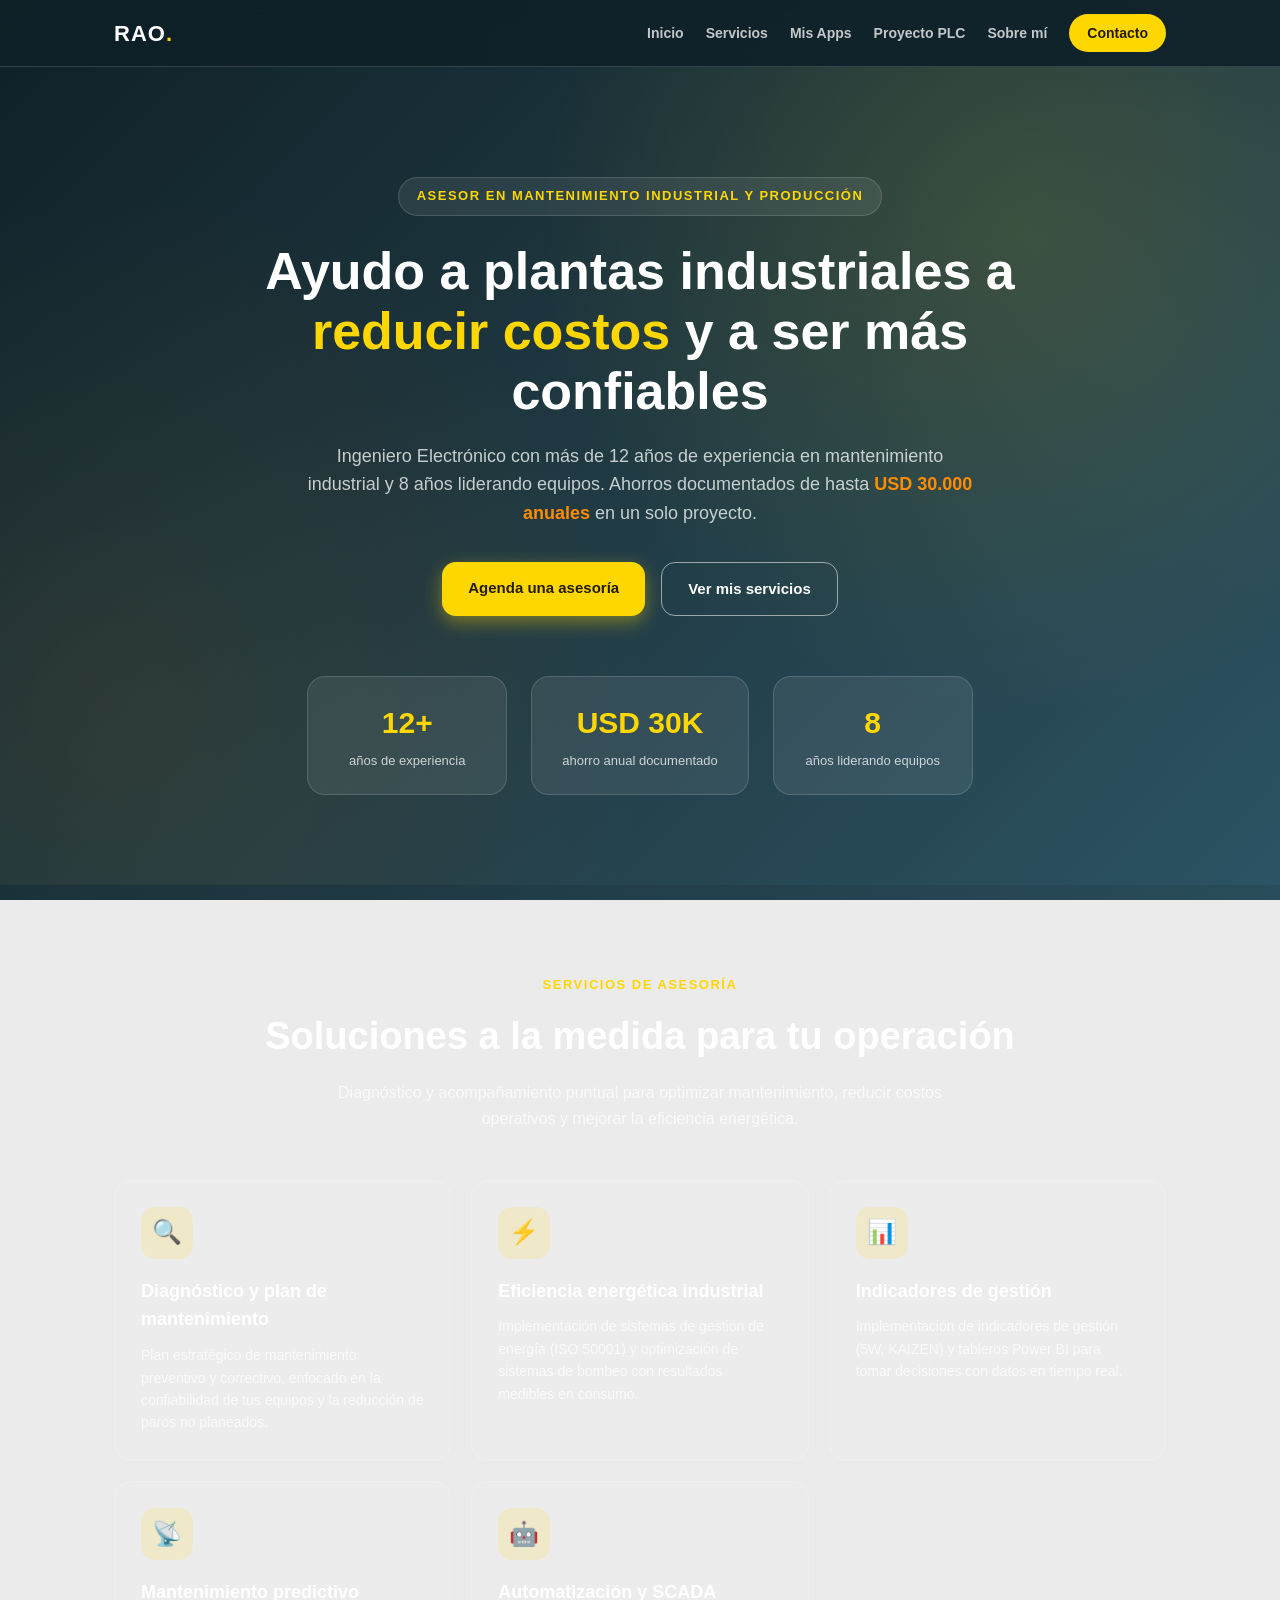
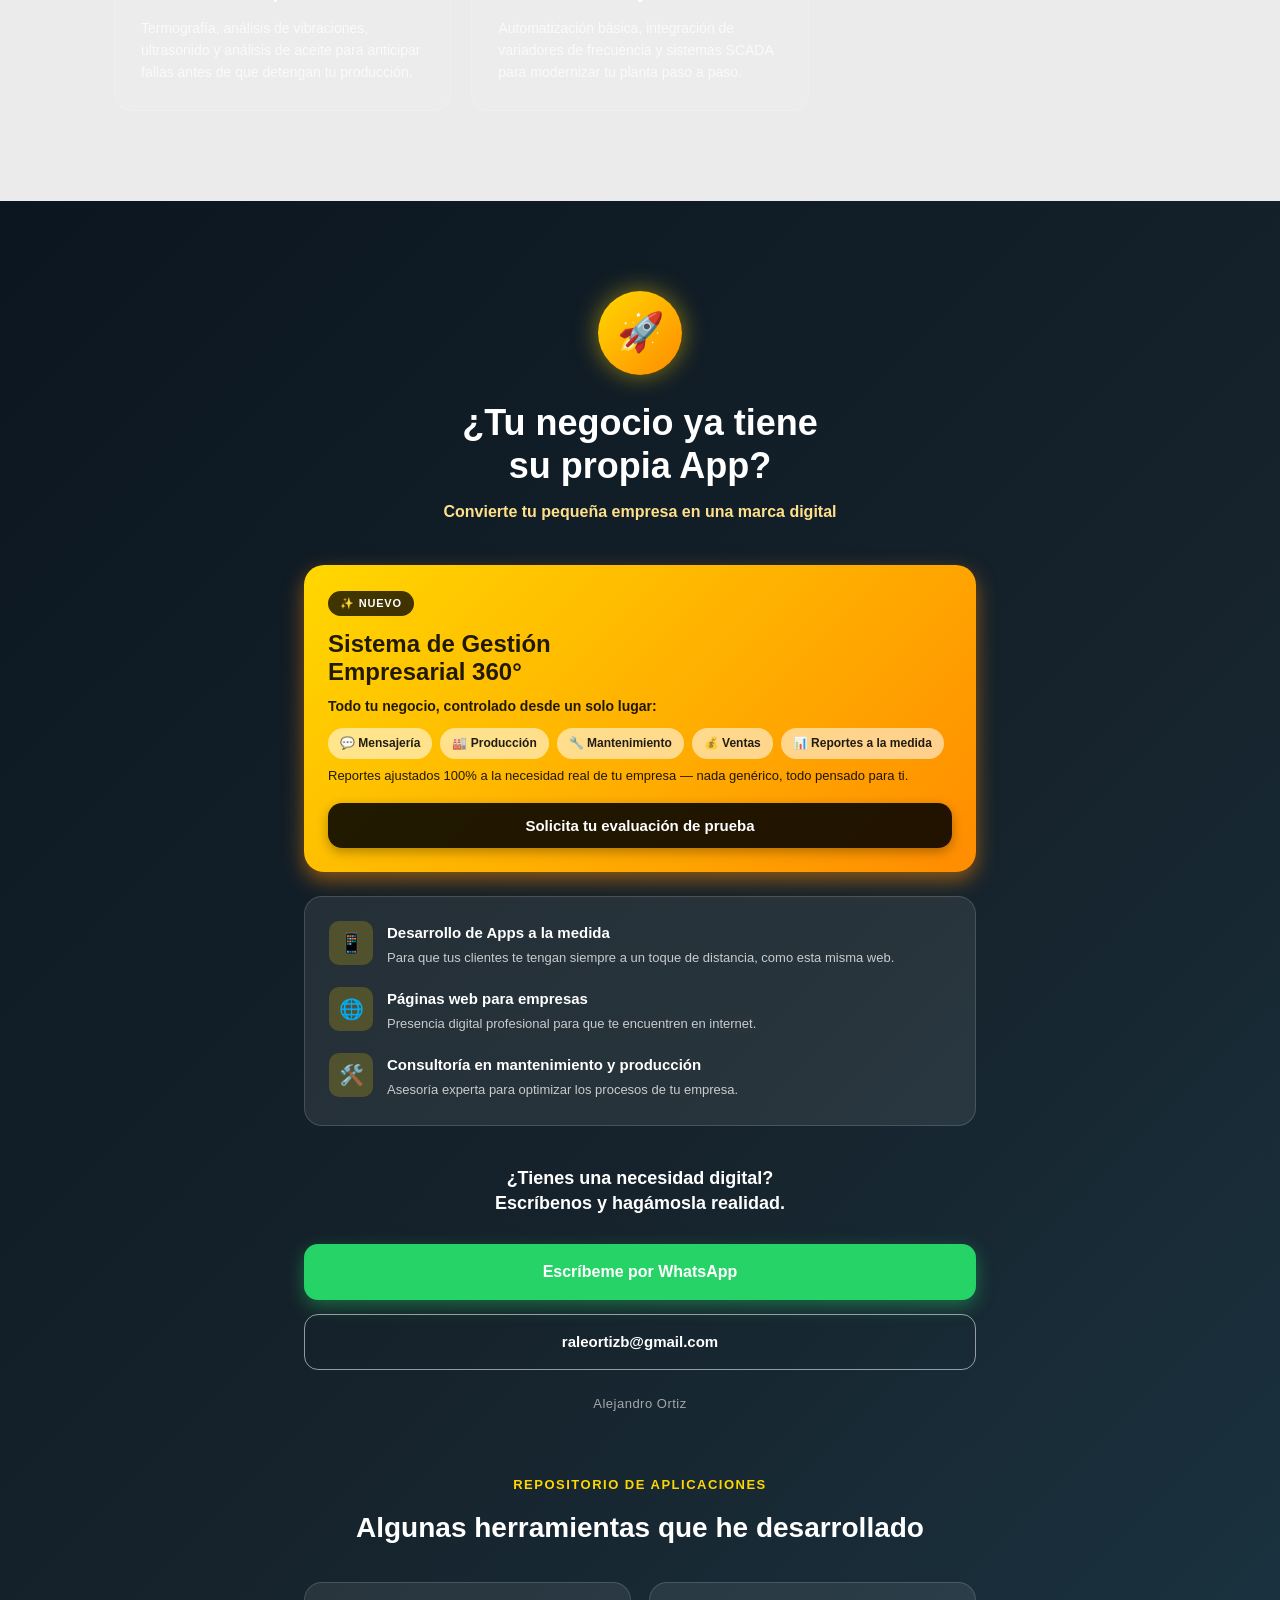
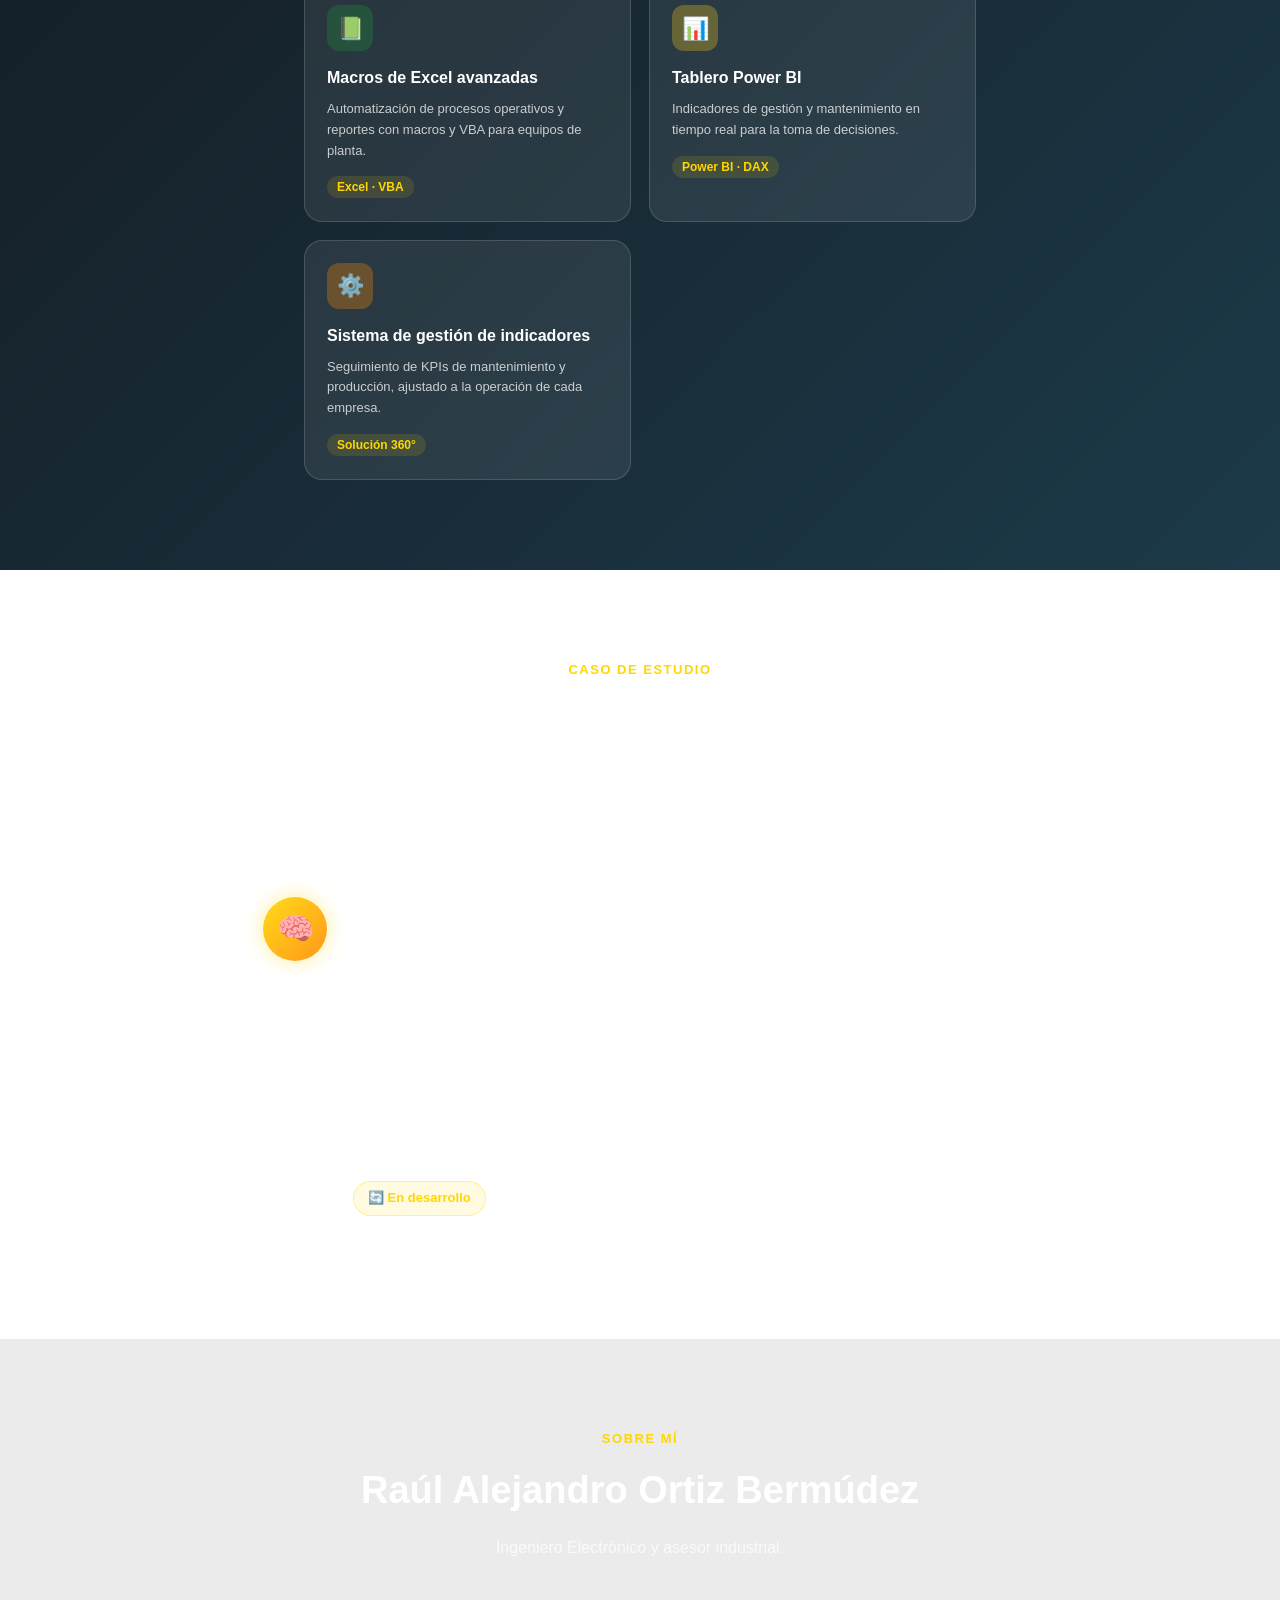
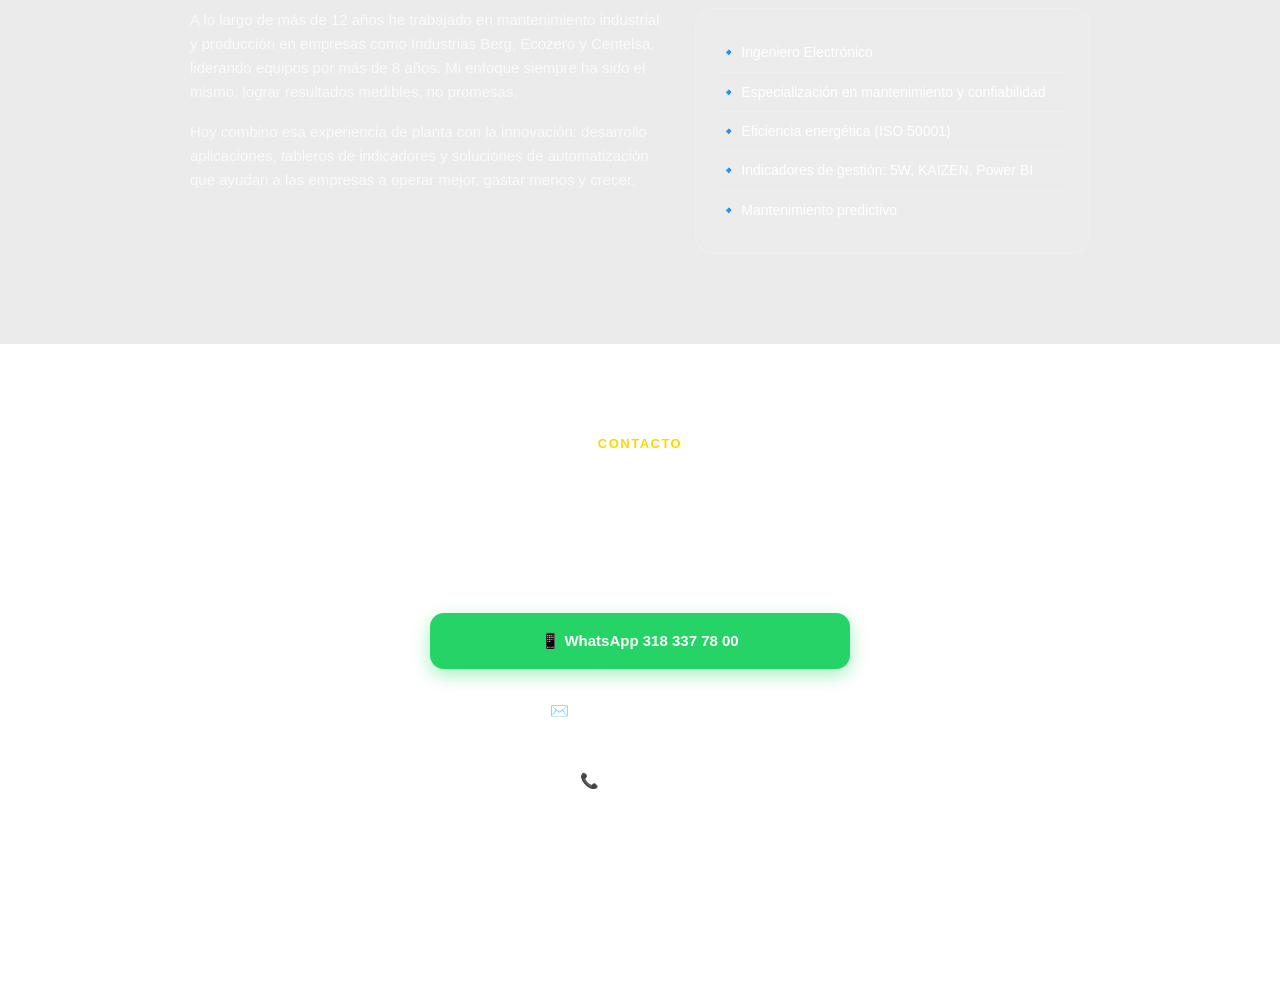
==== index.html @ 74fce801 "primer commit" ====
<!DOCTYPE html>
<html lang="es">
<head>
  <meta charset="UTF-8">
  <meta name="viewport" content="width=device-width, initial-scale=1.0">
  <title>Raúl Alejandro Ortiz | Mantenimiento Industrial y Producción</title>
  <meta name="description" content="Asesoría en mantenimiento industrial, eficiencia energética ISO 50001 e indicadores de gestión. Desarrollo de apps y páginas web a la medida.">
  <link rel="stylesheet" href="styles.css">
</head>
<body>

  <header class="nav">
    <div class="nav-inner">
      <a href="#inicio" class="nav-logo">RAO<span>.</span></a>
      <nav class="nav-links" id="navLinks">
        <a href="#inicio">Inicio</a>
        <a href="#servicios">Servicios</a>
        <a href="#apps">Mis Apps</a>
        <a href="#plc">Proyecto PLC</a>
        <a href="#sobre-mi">Sobre mí</a>
        <a href="#contacto" class="nav-cta">Contacto</a>
      </nav>
      <button class="nav-toggle" id="navToggle" aria-label="Abrir menú" aria-expanded="false">
        <span></span><span></span><span></span>
      </button>
    </div>
  </header>

  <main>

    <section id="inicio" class="hero">
      <div class="hero-bg" aria-hidden="true"></div>
      <div class="hero-inner">
        <p class="hero-eyebrow">Asesor en mantenimiento industrial y producción</p>
        <h1>Ayudo a plantas industriales a <span>reducir costos</span> y a ser más confiables</h1>
        <p class="hero-sub">
          Ingeniero Electrónico con más de 12 años de experiencia en mantenimiento industrial y 8 años liderando
          equipos. Ahorros documentados de hasta <strong>USD 30.000 anuales</strong> en un solo proyecto.
        </p>
        <div class="hero-actions">
          <a href="#contacto" class="btn btn-primary">Agenda una asesoría</a>
          <a href="#servicios" class="btn btn-ghost">Ver mis servicios</a>
        </div>
        <div class="hero-stats">
          <div class="stat"><span class="stat-num">12+</span><span class="stat-label">años de experiencia</span></div>
          <div class="stat"><span class="stat-num">USD 30K</span><span class="stat-label">ahorro anual documentado</span></div>
          <div class="stat"><span class="stat-num">8</span><span class="stat-label">años liderando equipos</span></div>
        </div>
      </div>
    </section>

    <section id="servicios" class="section">
      <div class="container">
        <div class="section-head">
          <p class="section-eyebrow">Servicios de asesoría</p>
          <h2>Soluciones a la medida para tu operación</h2>
          <p class="section-sub">Diagnóstico y acompañamiento puntual para optimizar mantenimiento, reducir costos operativos y mejorar la eficiencia energética.</p>
        </div>
        <div class="grid-services">
          <article class="card-service">
            <div class="service-icon">🔍</div>
            <h3>Diagnóstico y plan de mantenimiento</h3>
            <p>Plan estratégico de mantenimiento preventivo y correctivo, enfocado en la confiabilidad de tus equipos y la reducción de paros no planeados.</p>
          </article>
          <article class="card-service">
            <div class="service-icon">⚡</div>
            <h3>Eficiencia energética industrial</h3>
            <p>Implementación de sistemas de gestión de energía (ISO 50001) y optimización de sistemas de bombeo con resultados medibles en consumo.</p>
          </article>
          <article class="card-service">
            <div class="service-icon">📊</div>
            <h3>Indicadores de gestión</h3>
            <p>Implementación de indicadores de gestión (5W, KAIZEN) y tableros Power BI para tomar decisiones con datos en tiempo real.</p>
          </article>
          <article class="card-service">
            <div class="service-icon">📡</div>
            <h3>Mantenimiento predictivo</h3>
            <p>Termografía, análisis de vibraciones, ultrasonido y análisis de aceite para anticipar fallas antes de que detengan tu producción.</p>
          </article>
          <article class="card-service">
            <div class="service-icon">🤖</div>
            <h3>Automatización y SCADA</h3>
            <p>Automatización básica, integración de variadores de frecuencia y sistemas SCADA para modernizar tu planta paso a paso.</p>
          </article>
        </div>
      </div>
    </section>

    <section id="apps" class="apps">
      <div class="apps-inner">
        <div class="apps-badge">🚀</div>
        <h2>¿Tu negocio ya tiene<br>su propia App?</h2>
        <p class="apps-sub">Convierte tu pequeña empresa en una marca digital</p>

        <article class="card-featured">
          <span class="badge-nuevo">✨ NUEVO</span>
          <h3>Sistema de Gestión<br>Empresarial 360°</h3>
          <p class="featured-intro">Todo tu negocio, controlado desde un solo lugar:</p>
          <div class="chips">
            <span class="chip">💬 Mensajería</span>
            <span class="chip">🏭 Producción</span>
            <span class="chip">🔧 Mantenimiento</span>
            <span class="chip">💰 Ventas</span>
            <span class="chip">📊 Reportes a la medida</span>
          </div>
          <p class="featured-note">Reportes ajustados 100% a la necesidad real de tu empresa — nada genérico, todo pensado para ti.</p>
          <button class="btn btn-eval" id="btnEvaluacion">Solicita tu evaluación de prueba</button>
        </article>

        <div class="card-services-apps">
          <div class="service-app">
            <div class="service-app-icon">📱</div>
            <div>
              <h4>Desarrollo de Apps a la medida</h4>
              <p>Para que tus clientes te tengan siempre a un toque de distancia, como esta misma web.</p>
            </div>
          </div>
          <div class="service-app">
            <div class="service-app-icon">🌐</div>
            <div>
              <h4>Páginas web para empresas</h4>
              <p>Presencia digital profesional para que te encuentren en internet.</p>
            </div>
          </div>
          <div class="service-app">
            <div class="service-app-icon">🛠️</div>
            <div>
              <h4>Consultoría en mantenimiento y producción</h4>
              <p>Asesoría experta para optimizar los procesos de tu empresa.</p>
            </div>
          </div>
        </div>

        <p class="apps-cta">¿Tienes una necesidad digital?<br>Escríbenos y hagámosla realidad.</p>

        <button class="btn btn-whatsapp" id="btnWhatsApp">Escríbeme por WhatsApp</button>
        <button class="btn btn-email" id="btnEmail">raleortizb@gmail.com</button>
        <p class="apps-sign">Alejandro Ortiz</p>

        <div class="repo-head">
          <p class="section-eyebrow">Repositorio de aplicaciones</p>
          <h3>Algunas herramientas que he desarrollado</h3>
        </div>
        <div class="grid-repo">
          <article class="card-repo">
            <div class="repo-badge repo-excel">📗</div>
            <h4>Macros de Excel avanzadas</h4>
            <p>Automatización de procesos operativos y reportes con macros y VBA para equipos de planta.</p>
            <span class="repo-tech">Excel · VBA</span>
          </article>
          <article class="card-repo">
            <div class="repo-badge repo-pbi">📊</div>
            <h4>Tablero Power BI</h4>
            <p>Indicadores de gestión y mantenimiento en tiempo real para la toma de decisiones.</p>
            <span class="repo-tech">Power BI · DAX</span>
          </article>
          <article class="card-repo">
            <div class="repo-badge repo-gest">⚙️</div>
            <h4>Sistema de gestión de indicadores</h4>
            <p>Seguimiento de KPIs de mantenimiento y producción, ajustado a la operación de cada empresa.</p>
            <span class="repo-tech">Solución 360°</span>
          </article>
        </div>
      </div>
    </section>

    <section id="plc" class="section">
      <div class="container">
        <div class="section-head">
          <p class="section-eyebrow">Caso de estudio</p>
          <h2>Proyecto PLC con ESP32</h2>
          <p class="section-sub">Un proyecto en desarrollo que documenta cómo modernizar el control industrial con tecnología de bajo costo y alto impacto.</p>
        </div>
        <div class="plc-card">
          <div class="plc-icon">🧠</div>
          <div>
            <h3>Objetivo del proyecto</h3>
            <p>Construir un controlador industrial basado en ESP32 que funcione como PLC de bajo costo: entradas y salidas digitales, conectividad inalámbrica y visualización en tiempo real.</p>
            <h3>Por qué lo hago</h3>
            <p>Porque muchas PyMEs no pueden costear un PLC comercial. Con esta alternativa demostramos que la automatización es accesible y el soporte queda en manos de cada empresa.</p>
            <h3>Estado actual</h3>
            <p>En desarrollo. Estoy documentando el avance, los diagramas y el código para compartirlo como bitácora técnica del proyecto.</p>
            <div class="plc-progress">
              <span>🔄 En desarrollo</span>
            </div>
          </div>
        </div>
      </div>
    </section>

    <section id="sobre-mi" class="section">
      <div class="container">
        <div class="section-head">
          <p class="section-eyebrow">Sobre mí</p>
          <h2>Raúl Alejandro Ortiz Bermúdez</h2>
          <p class="section-sub">Ingeniero Electrónico y asesor industrial.</p>
        </div>
        <div class="bio-grid">
          <div class="bio-text">
            <p>
              A lo largo de más de 12 años he trabajado en mantenimiento industrial y producción en empresas como
              Industrias Berg, Ecozero y Centelsa, liderando equipos por más de 8 años. Mi enfoque siempre ha sido el
              mismo: lograr resultados medibles, no promesas.
            </p>
            <p>
              Hoy combino esa experiencia de planta con la innovación: desarrollo aplicaciones, tableros de
              indicadores y soluciones de automatización que ayudan a las empresas a operar mejor, gastar menos y
              crecer.
            </p>
          </div>
          <ul class="bio-list">
            <li>🔹 Ingeniero Electrónico</li>
            <li>🔹 Especialización en mantenimiento y confiabilidad</li>
            <li>🔹 Eficiencia energética (ISO 50001)</li>
            <li>🔹 Indicadores de gestión: 5W, KAIZEN, Power BI</li>
            <li>🔹 Mantenimiento predictivo</li>
          </ul>
        </div>
      </div>
    </section>

    <section id="contacto" class="section section-contact">
      <div class="container">
        <div class="section-head">
          <p class="section-eyebrow">Contacto</p>
          <h2>Hablemos de tu proyecto</h2>
          <p class="section-sub">Escríbeme y agendemos una asesoría sin compromiso.</p>
        </div>
        <div class="contact-actions">
          <a href="#contacto" class="btn btn-whatsapp" id="contactWhatsApp">📱 WhatsApp 318 337 78 00</a>
          <a href="#contacto" class="btn btn-email" id="contactEmail">✉️ raleortizb@gmail.com</a>
          <a href="tel:3156125446" class="btn btn-ghost">📞 315 612 54 46</a>
        </div>
      </div>
    </section>

  </main>

  <footer class="footer">
    <p>© 2026 Raúl Alejandro Ortiz Bermúdez · Mantenimiento Industrial y Producción</p>
  </footer>

  <script src="script.js"></script>
</body>
</html>
---- styles.css ----
:root {
  --bg-0: #0F2027;
  --bg-1: #203A43;
  --bg-2: #2C5364;
  --accent: #FFD700;
  --accent-2: #FF8C00;
  --white: #ffffff;
  --white-08: rgba(255, 255, 255, 0.08);
  --white-15: rgba(255, 255, 255, 0.15);
  --text-muted: rgba(255, 255, 255, 0.75);
  --black-87: rgba(0, 0, 0, 0.87);
  --whatsapp: #25D366;
  --radius: 18px;
  --max-w: 1100px;
}

* {
  margin: 0;
  padding: 0;
  box-sizing: border-box;
}

html {
  scroll-behavior: smooth;
}

body {
  font-family: "Segoe UI", Roboto, Helvetica, Arial, sans-serif;
  background: linear-gradient(135deg, var(--bg-0), var(--bg-1), var(--bg-2));
  background-attachment: fixed;
  color: var(--white);
  line-height: 1.6;
}

a {
  color: inherit;
  text-decoration: none;
}

button {
  font-family: inherit;
  cursor: pointer;
}

.container {
  max-width: var(--max-w);
  margin: 0 auto;
  padding: 0 24px;
}

/* ---------- NAV ---------- */
.nav {
  position: sticky;
  top: 0;
  z-index: 100;
  background: rgba(15, 32, 39, 0.85);
  backdrop-filter: blur(10px);
  border-bottom: 1px solid var(--white-15);
}

.nav-inner {
  max-width: var(--max-w);
  margin: 0 auto;
  padding: 14px 24px;
  display: flex;
  align-items: center;
  justify-content: space-between;
}

.nav-logo {
  font-size: 22px;
  font-weight: 900;
  letter-spacing: 1px;
}

.nav-logo span {
  color: var(--accent);
}

.nav-links {
  display: flex;
  align-items: center;
  gap: 22px;
}

.nav-links a {
  font-size: 14px;
  font-weight: 600;
  color: var(--text-muted);
  transition: color 0.2s;
}

.nav-links a:hover {
  color: var(--accent);
}

.nav-links .nav-cta {
  background: var(--accent);
  color: var(--black-87);
  padding: 8px 18px;
  border-radius: 20px;
  font-weight: 700;
}

.nav-links .nav-cta:hover {
  background: var(--accent-2);
  color: var(--white);
}

.nav-toggle {
  display: none;
  flex-direction: column;
  gap: 5px;
  background: none;
  border: none;
  padding: 6px;
}

.nav-toggle span {
  width: 24px;
  height: 2px;
  background: var(--white);
  border-radius: 2px;
  transition: transform 0.2s;
}

/* ---------- HERO ---------- */
.hero {
  position: relative;
  overflow: hidden;
}

.hero-bg {
  position: absolute;
  inset: 0;
  background:
    radial-gradient(circle at 80% 20%, rgba(255, 215, 0, 0.12), transparent 40%),
    radial-gradient(circle at 10% 80%, rgba(255, 140, 0, 0.08), transparent 40%);
  pointer-events: none;
}

.hero-inner {
  position: relative;
  max-width: var(--max-w);
  margin: 0 auto;
  padding: 110px 24px 90px;
  text-align: center;
}

.hero-eyebrow {
  display: inline-block;
  font-size: 13px;
  font-weight: 700;
  letter-spacing: 1.5px;
  text-transform: uppercase;
  color: var(--accent);
  border: 1px solid var(--white-15);
  background: var(--white-08);
  padding: 8px 18px;
  border-radius: 20px;
  margin-bottom: 26px;
}

.hero h1 {
  font-size: clamp(30px, 5vw, 52px);
  font-weight: 900;
  line-height: 1.15;
  max-width: 800px;
  margin: 0 auto 20px;
}

.hero h1 span {
  color: var(--accent);
}

.hero-sub {
  font-size: clamp(15px, 2vw, 18px);
  color: var(--text-muted);
  max-width: 680px;
  margin: 0 auto 34px;
}

.hero-sub strong {
  color: var(--accent-2);
}

.hero-actions {
  display: flex;
  justify-content: center;
  gap: 16px;
  flex-wrap: wrap;
  margin-bottom: 60px;
}

.hero-stats {
  display: flex;
  justify-content: center;
  gap: 24px;
  flex-wrap: wrap;
}

.stat {
  background: var(--white-08);
  border: 1px solid var(--white-15);
  border-radius: var(--radius);
  padding: 22px 30px;
  min-width: 200px;
  display: flex;
  flex-direction: column;
  gap: 4px;
}

.stat-num {
  font-size: 30px;
  font-weight: 900;
  color: var(--accent);
}

.stat-label {
  font-size: 13px;
  color: var(--text-muted);
}

/* ---------- BUTTONS ---------- */
.btn {
  display: inline-block;
  border: none;
  border-radius: 14px;
  font-size: 15px;
  font-weight: 700;
  padding: 14px 26px;
  text-align: center;
  transition: transform 0.15s, box-shadow 0.15s, background 0.2s;
}

.btn:hover {
  transform: translateY(-2px);
}

.btn-primary {
  background: var(--accent);
  color: var(--black-87);
  box-shadow: 0 6px 18px rgba(255, 215, 0, 0.4);
}

.btn-primary:hover {
  background: var(--accent-2);
  color: var(--white);
}

.btn-ghost {
  background: transparent;
  color: var(--white);
  border: 1.4px solid var(--white-54, rgba(255, 255, 255, 0.54));
}

.btn-ghost:hover {
  background: var(--white-08);
}

.btn-whatsapp {
  background: var(--whatsapp);
  color: var(--white);
  box-shadow: 0 6px 18px rgba(37, 211, 102, 0.4);
}

.btn-whatsapp:hover {
  background: #1fb857;
}

.btn-email {
  background: transparent;
  color: var(--white);
  border: 1.4px solid var(--white-54, rgba(255, 255, 255, 0.54));
}

.btn-email:hover {
  background: var(--white-08);
}

/* ---------- SECTIONS ---------- */
.section {
  padding: 90px 0;
}

.section:nth-child(odd of .section) {
  background: rgba(0, 0, 0, 0.08);
}

.section-head {
  text-align: center;
  margin-bottom: 48px;
}

.section-eyebrow {
  font-size: 13px;
  font-weight: 700;
  letter-spacing: 1.5px;
  text-transform: uppercase;
  color: var(--accent);
  margin-bottom: 10px;
}

.section-head h2 {
  font-size: clamp(26px, 4vw, 38px);
  font-weight: 900;
  margin-bottom: 14px;
}

.section-sub {
  color: var(--text-muted);
  max-width: 640px;
  margin: 0 auto;
}

/* ---------- SERVICIOS ---------- */
.grid-services {
  display: grid;
  grid-template-columns: repeat(auto-fit, minmax(280px, 1fr));
  gap: 20px;
}

.card-service {
  background: var(--white-08);
  border: 1px solid var(--white-15);
  border-radius: var(--radius);
  padding: 26px;
  transition: transform 0.2s, border-color 0.2s;
}

.card-service:hover {
  transform: translateY(-4px);
  border-color: var(--accent);
}

.service-icon {
  width: 52px;
  height: 52px;
  display: flex;
  align-items: center;
  justify-content: center;
  font-size: 24px;
  background: rgba(255, 215, 0, 0.15);
  border-radius: 14px;
  margin-bottom: 18px;
}

.card-service h3 {
  font-size: 18px;
  font-weight: 800;
  margin-bottom: 10px;
}

.card-service p {
  font-size: 14px;
  color: var(--text-muted);
}

/* ---------- APPS (replica de QuieresTuAppScreen) ---------- */
.apps {
  padding: 90px 0;
  background: linear-gradient(135deg, #0B1620, #16232C, #1C3A49);
}

.apps-inner {
  max-width: 720px;
  margin: 0 auto;
  padding: 0 24px;
  text-align: center;
}

.apps-badge {
  width: 84px;
  height: 84px;
  margin: 0 auto 26px;
  border-radius: 50%;
  display: flex;
  align-items: center;
  justify-content: center;
  font-size: 38px;
  background: linear-gradient(135deg, var(--accent), var(--accent-2));
  box-shadow: 0 0 24px rgba(255, 215, 0, 0.5);
}

.apps h2 {
  font-size: clamp(26px, 4vw, 36px);
  font-weight: 900;
  line-height: 1.2;
  margin-bottom: 12px;
}

.apps-sub {
  font-size: 16px;
  font-weight: 600;
  color: #ffe08a;
  margin-bottom: 40px;
}

.card-featured {
  background: linear-gradient(135deg, var(--accent), var(--accent-2));
  border-radius: 20px;
  padding: 24px;
  text-align: left;
  box-shadow: 0 8px 20px rgba(255, 140, 0, 0.5);
  color: var(--black-87);
  margin-bottom: 24px;
}

.badge-nuevo {
  display: inline-block;
  background: rgba(0, 0, 0, 0.75);
  color: var(--white);
  font-size: 11px;
  font-weight: 700;
  letter-spacing: 0.8px;
  padding: 4px 12px;
  border-radius: 20px;
  margin-bottom: 14px;
}

.card-featured h3 {
  font-size: 24px;
  font-weight: 900;
  line-height: 1.15;
  margin-bottom: 10px;
}

.featured-intro {
  font-size: 14px;
  font-weight: 600;
  margin-bottom: 10px;
}

.chips {
  display: flex;
  flex-wrap: wrap;
  gap: 8px;
  margin-bottom: 8px;
}

.chip {
  background: rgba(255, 255, 255, 0.55);
  font-size: 12px;
  font-weight: 700;
  padding: 6px 12px;
  border-radius: 20px;
}

.featured-note {
  font-size: 13px;
  line-height: 1.4;
  margin-bottom: 18px;
}

.btn-eval {
  width: 100%;
  background: var(--black-87);
  color: var(--white);
  box-shadow: 0 4px 12px rgba(0, 0, 0, 0.3);
}

.btn-eval:hover {
  background: #000;
  color: var(--accent);
}

.card-services-apps {
  background: var(--white-08);
  border: 1px solid var(--white-15);
  border-radius: 18px;
  padding: 24px;
  text-align: left;
  margin-bottom: 40px;
}

.service-app {
  display: flex;
  gap: 14px;
  align-items: flex-start;
}

.service-app + .service-app {
  margin-top: 18px;
}

.service-app-icon {
  flex-shrink: 0;
  width: 44px;
  height: 44px;
  display: flex;
  align-items: center;
  justify-content: center;
  font-size: 20px;
  background: rgba(255, 215, 0, 0.2);
  border-radius: 10px;
}

.service-app h4 {
  font-size: 15px;
  font-weight: 800;
  margin-bottom: 3px;
}

.service-app p {
  font-size: 13px;
  color: var(--text-muted);
}

.apps-cta {
  font-size: 18px;
  font-weight: 700;
  line-height: 1.4;
  margin-bottom: 28px;
}

#btnWhatsApp {
  width: 100%;
  height: 56px;
  font-size: 16px;
  margin-bottom: 14px;
}

#btnEmail {
  width: 100%;
  height: 56px;
  font-size: 15px;
  margin-bottom: 24px;
}

.apps-sign {
  font-size: 13px;
  letter-spacing: 0.5px;
  color: rgba(255, 255, 255, 0.6);
}

/* ---------- REPOSITORIO ---------- */
.repo-head {
  margin-top: 60px;
  text-align: center;
}

.repo-head h3 {
  font-size: clamp(22px, 3vw, 28px);
  font-weight: 900;
  margin-bottom: 32px;
}

.grid-repo {
  display: grid;
  grid-template-columns: repeat(auto-fit, minmax(250px, 1fr));
  gap: 18px;
  text-align: left;
}

.card-repo {
  background: var(--white-08);
  border: 1px solid var(--white-15);
  border-radius: var(--radius);
  padding: 22px;
}

.repo-badge {
  width: 46px;
  height: 46px;
  border-radius: 12px;
  display: flex;
  align-items: center;
  justify-content: center;
  font-size: 22px;
  margin-bottom: 14px;
}

.repo-excel { background: rgba(33, 135, 62, 0.35); }
.repo-pbi { background: rgba(242, 200, 27, 0.3); }
.repo-gest { background: rgba(255, 140, 0, 0.3); }

.card-repo h4 {
  font-size: 16px;
  font-weight: 800;
  margin-bottom: 8px;
}

.card-repo p {
  font-size: 13px;
  color: var(--text-muted);
  margin-bottom: 12px;
}

.repo-tech {
  font-size: 12px;
  font-weight: 700;
  color: var(--accent);
  background: rgba(255, 215, 0, 0.12);
  padding: 4px 10px;
  border-radius: 12px;
}

/* ---------- PLC ---------- */
.plc-card {
  display: flex;
  gap: 26px;
  align-items: flex-start;
  background: var(--white-08);
  border: 1px solid var(--white-15);
  border-radius: var(--radius);
  padding: 32px;
  max-width: 820px;
  margin: 0 auto;
}

.plc-icon {
  flex-shrink: 0;
  width: 64px;
  height: 64px;
  border-radius: 50%;
  display: flex;
  align-items: center;
  justify-content: center;
  font-size: 30px;
  background: linear-gradient(135deg, rgba(255, 215, 0, 0.9), rgba(255, 140, 0, 0.9));
  box-shadow: 0 0 20px rgba(255, 215, 0, 0.4);
}

.plc-card h3 {
  font-size: 17px;
  font-weight: 800;
  margin: 16px 0 6px;
}

.plc-card h3:first-child {
  margin-top: 0;
}

.plc-card p {
  font-size: 14px;
  color: var(--text-muted);
}

.plc-progress {
  margin-top: 18px;
}

.plc-progress span {
  display: inline-block;
  font-size: 13px;
  font-weight: 700;
  color: var(--accent);
  background: rgba(255, 215, 0, 0.12);
  border: 1px solid rgba(255, 215, 0, 0.3);
  padding: 6px 14px;
  border-radius: 20px;
}

/* ---------- SOBRE MI ---------- */
.bio-grid {
  display: grid;
  grid-template-columns: 1.2fr 1fr;
  gap: 32px;
  max-width: 900px;
  margin: 0 auto;
}

.bio-text p {
  color: var(--text-muted);
  margin-bottom: 16px;
  font-size: 15px;
}

.bio-list {
  list-style: none;
  background: var(--white-08);
  border: 1px solid var(--white-15);
  border-radius: var(--radius);
  padding: 24px;
}

.bio-list li {
  font-size: 14px;
  padding: 8px 0;
  border-bottom: 1px solid var(--white-15);
}

.bio-list li:last-child {
  border-bottom: none;
}

/* ---------- CONTACTO ---------- */
.contact-actions {
  display: flex;
  flex-direction: column;
  gap: 14px;
  max-width: 420px;
  margin: 0 auto;
}

.contact-actions .btn {
  width: 100%;
  height: 56px;
  display: flex;
  align-items: center;
  justify-content: center;
}

/* ---------- FOOTER ---------- */
.footer {
  text-align: center;
  padding: 30px 24px;
  border-top: 1px solid var(--white-15);
  font-size: 13px;
  color: var(--text-muted);
}

/* ---------- RESPONSIVE ---------- */
@media (max-width: 860px) {
  .nav-toggle {
    display: flex;
  }

  .nav-links {
    position: absolute;
    top: 100%;
    left: 0;
    right: 0;
    flex-direction: column;
    align-items: stretch;
    gap: 0;
    background: rgba(15, 32, 39, 0.97);
    border-bottom: 1px solid var(--white-15);
    padding: 10px 24px 18px;
    display: none;
  }

  .nav-links.open {
    display: flex;
  }

  .nav-links a {
    padding: 12px 4px;
    border-bottom: 1px solid var(--white-15);
  }

  .nav-links .nav-cta {
    text-align: center;
    margin-top: 10px;
  }

  .hero-inner {
    padding: 80px 24px 70px;
  }

  .hero-stats {
    gap: 14px;
  }

  .stat {
    min-width: 150px;
    padding: 18px 20px;
  }

  .section {
    padding: 64px 0;
  }

  .plc-card {
    flex-direction: column;
  }

  .bio-grid {
    grid-template-columns: 1fr;
  }
}
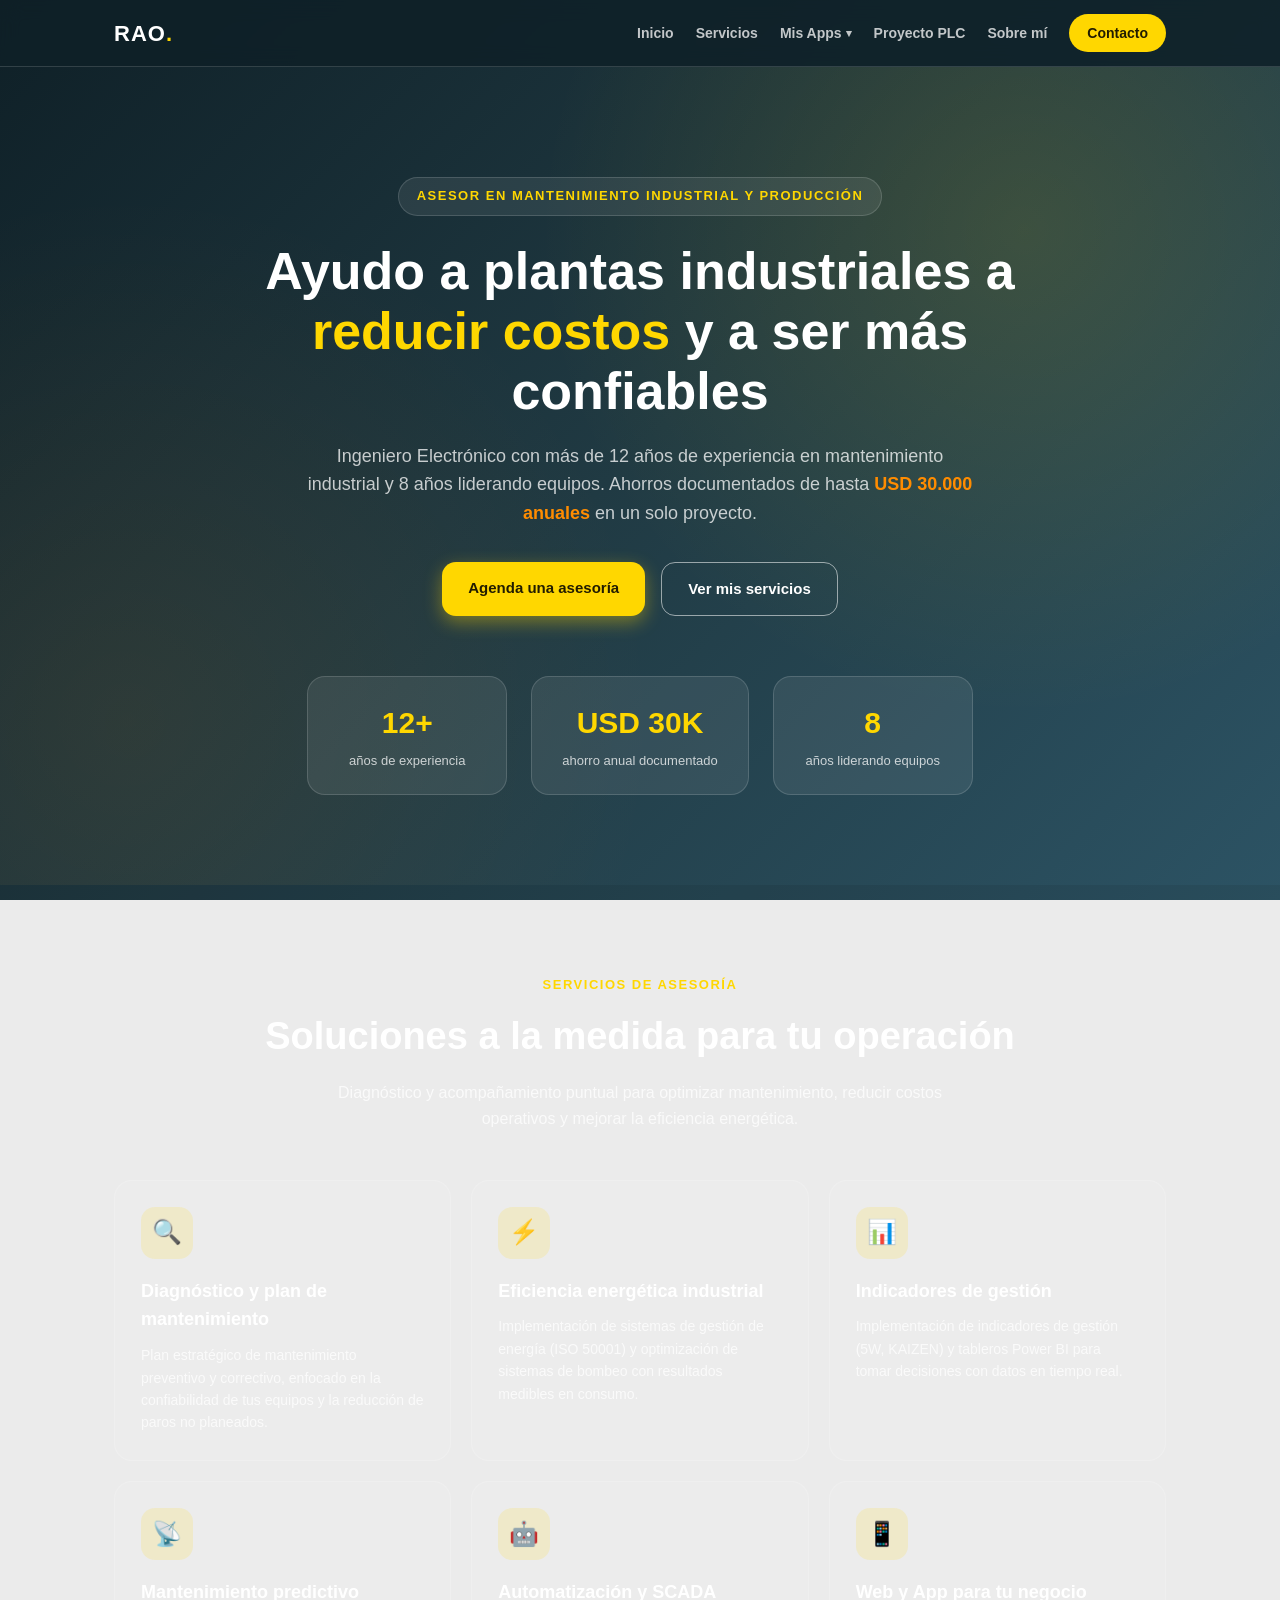
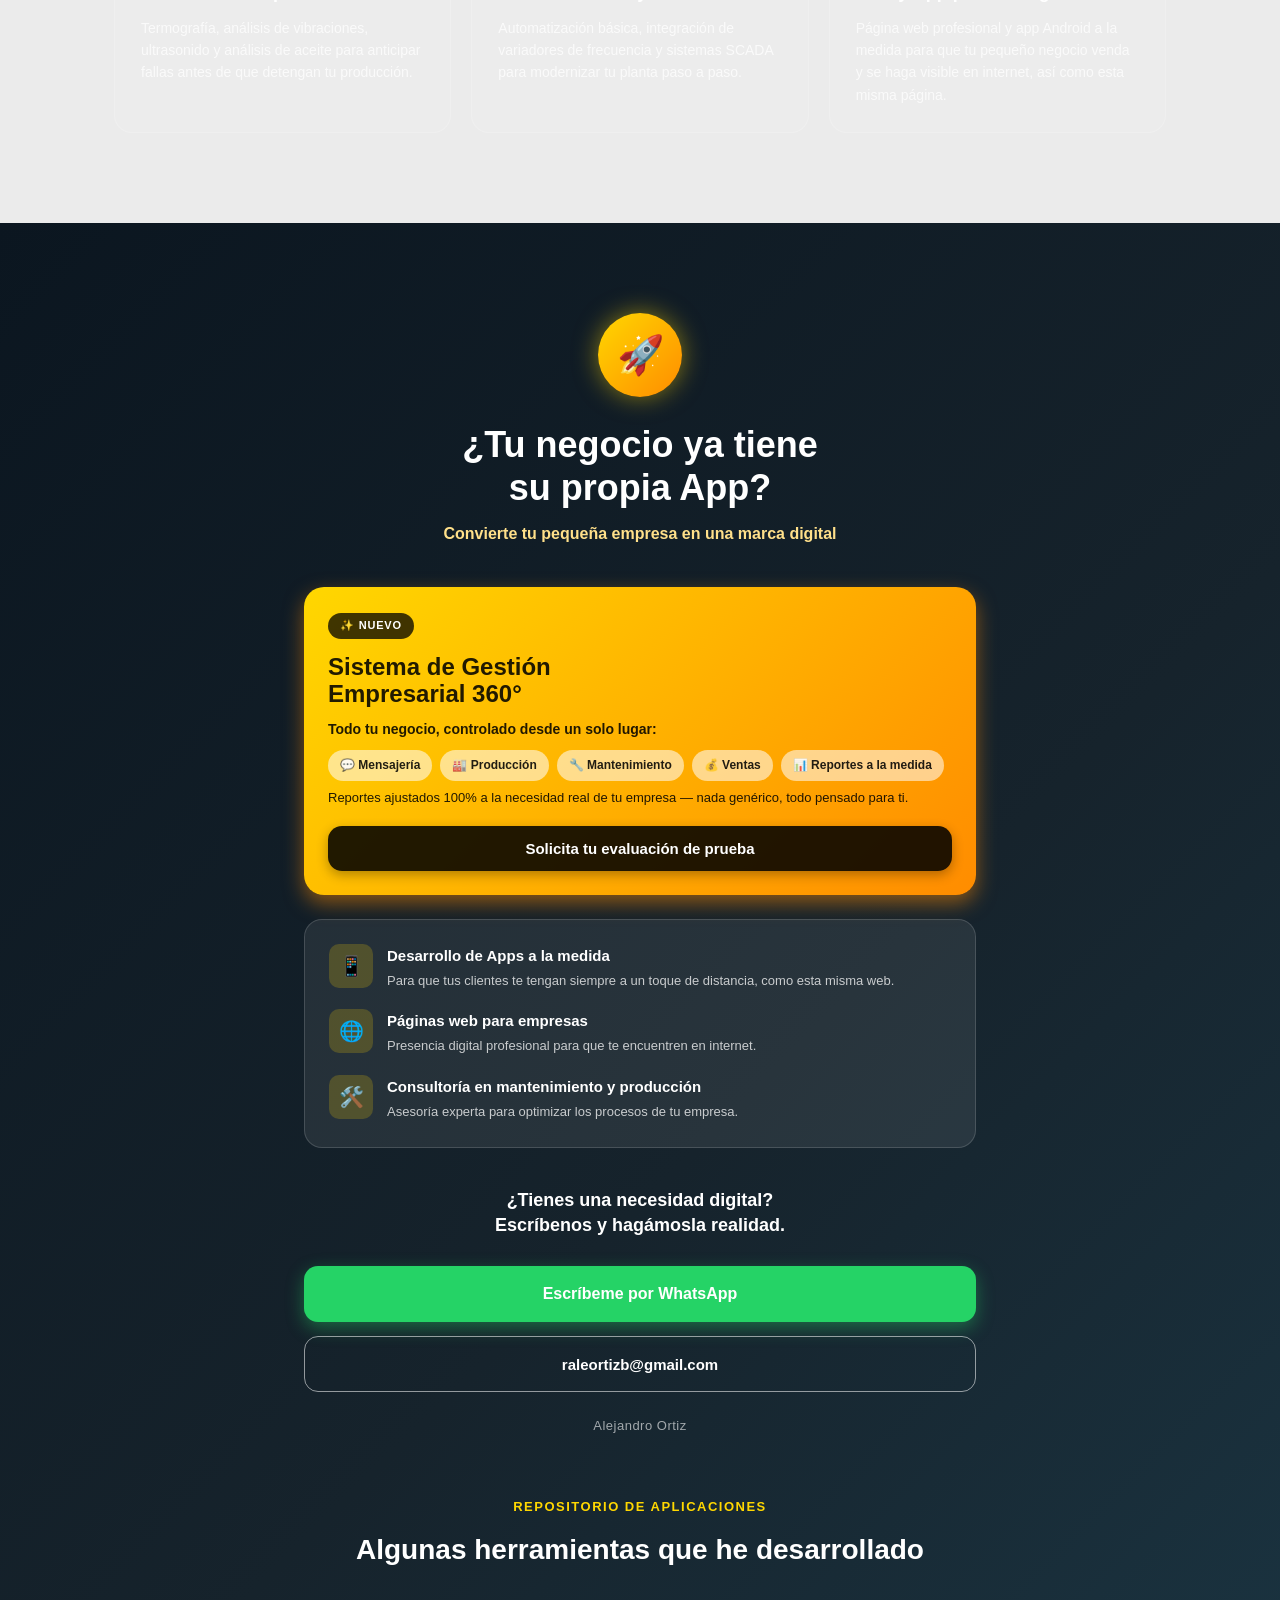
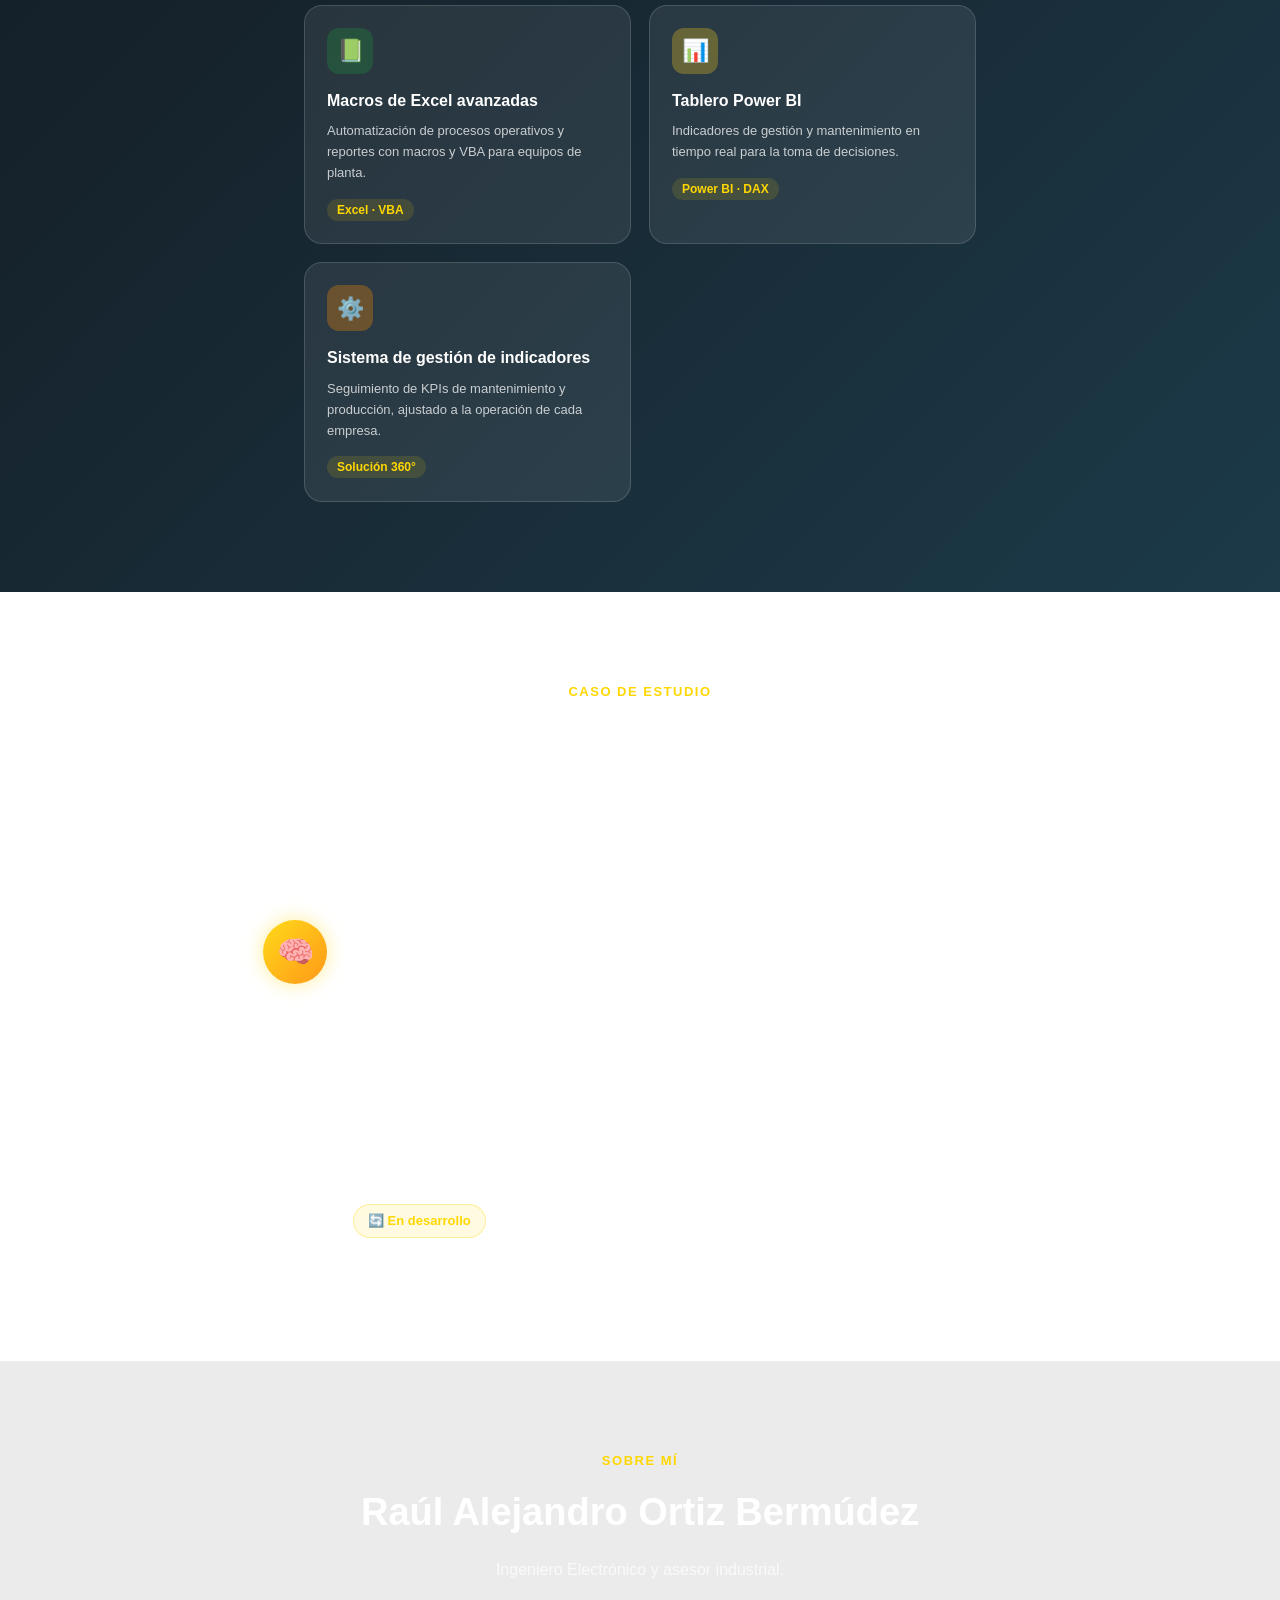
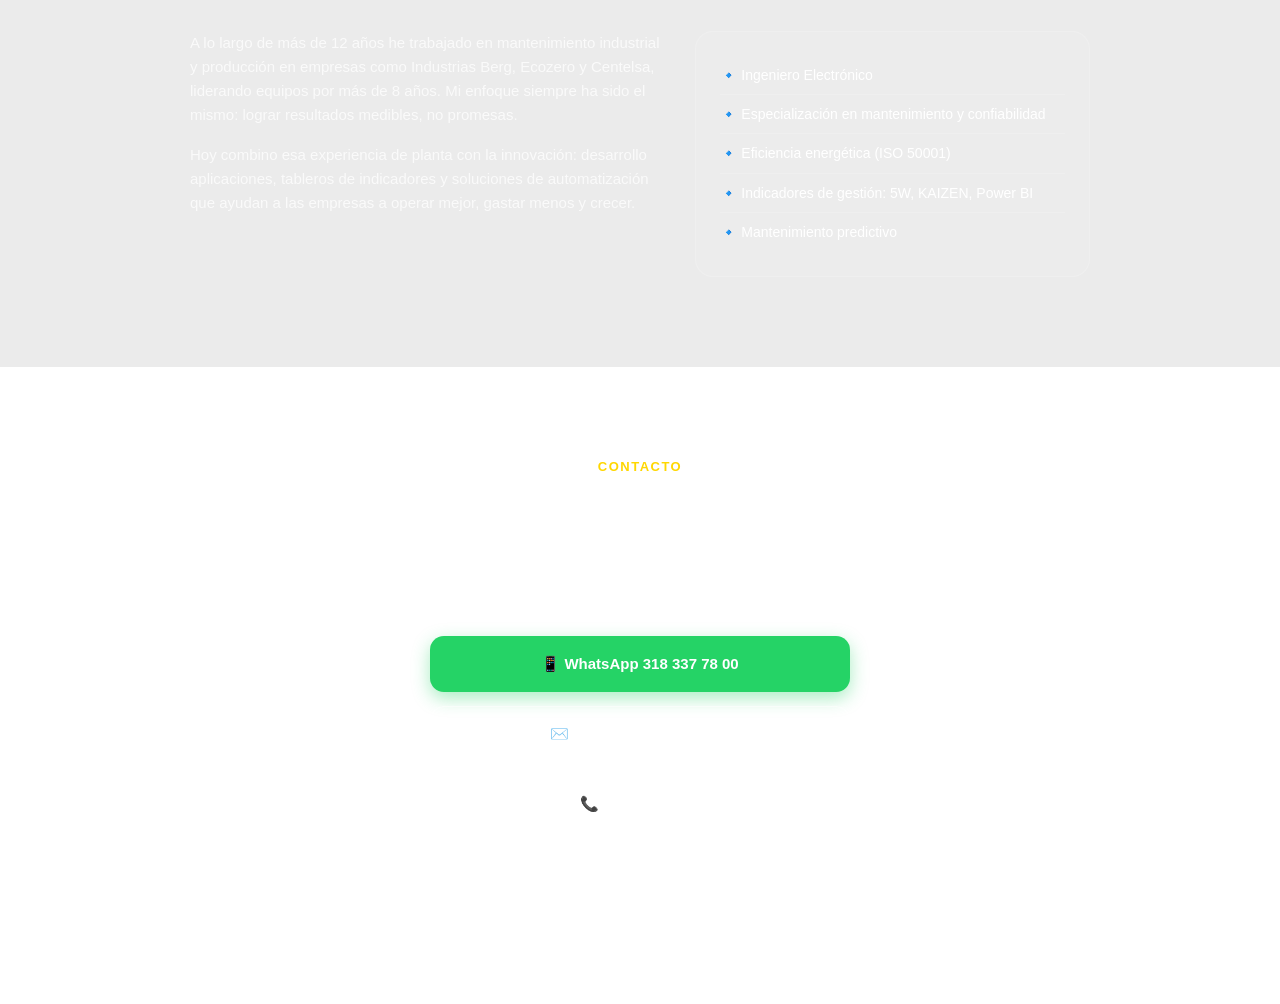
==== commit 8220b663: "lista App" ====
--- a/index.html
+++ b/index.html
@@ -15,7 +15,16 @@
       <nav class="nav-links" id="navLinks">
         <a href="#inicio">Inicio</a>
         <a href="#servicios">Servicios</a>
-        <a href="#apps">Mis Apps</a>
+        <div class="nav-dropdown" id="navDropdown">
+          <button class="nav-dropdown-toggle" id="appsToggle" aria-expanded="false">
+            Mis Apps <span class="caret">▾</span>
+          </button>
+          <div class="nav-dropdown-menu" id="appsMenu">
+            <a href="gestion-mipymes.html">Gestión Mipymes</a>
+            <a href="liturgia-hoy.html">Liturgia Hoy</a>
+            <a href="rastreo-automovil.html">Rastreo Automóvil</a>
+          </div>
+        </div>
         <a href="#plc">Proyecto PLC</a>
         <a href="#sobre-mi">Sobre mí</a>
         <a href="#contacto" class="nav-cta">Contacto</a>
@@ -82,6 +91,11 @@
             <h3>Automatización y SCADA</h3>
             <p>Automatización básica, integración de variadores de frecuencia y sistemas SCADA para modernizar tu planta paso a paso.</p>
           </article>
+          <article class="card-service">
+            <div class="service-icon">📱</div>
+            <h3>Web y App para tu negocio</h3>
+            <p>Página web profesional y app Android a la medida para que tu pequeño negocio venda y se haga visible en internet, así como esta misma página.</p>
+          </article>
         </div>
       </div>
     </section>
@@ -229,7 +243,7 @@
         <div class="contact-actions">
           <a href="#contacto" class="btn btn-whatsapp" id="contactWhatsApp">📱 WhatsApp 318 337 78 00</a>
           <a href="#contacto" class="btn btn-email" id="contactEmail">✉️ raleortizb@gmail.com</a>
-          <a href="tel:3156125446" class="btn btn-ghost">📞 315 612 54 46</a>
+          <a href="tel:318 337 78 00" class="btn btn-ghost">📞 318 337 78 00</a>
         </div>
       </div>
     </section>
--- a/styles.css
+++ b/styles.css
@@ -107,6 +107,72 @@
   color: var(--white);
 }
 
+.nav-dropdown {
+  position: relative;
+}
+
+.nav-dropdown-toggle {
+  background: none;
+  border: none;
+  color: var(--text-muted);
+  font-size: 14px;
+  font-weight: 600;
+  font-family: inherit;
+  cursor: pointer;
+  padding: 4px 0;
+  display: flex;
+  align-items: center;
+  gap: 4px;
+  transition: color 0.2s;
+}
+
+.nav-dropdown-toggle:hover {
+  color: var(--accent);
+}
+
+.caret {
+  font-size: 11px;
+}
+
+.nav-dropdown-menu {
+  position: absolute;
+  top: 100%;
+  left: 0;
+  min-width: 220px;
+  margin-top: 10px;
+  background: rgba(15, 32, 39, 0.98);
+  border: 1px solid var(--white-15);
+  border-radius: 12px;
+  padding: 8px;
+  box-shadow: 0 14px 34px rgba(0, 0, 0, 0.45);
+  opacity: 0;
+  visibility: hidden;
+  transform: translateY(6px);
+  transition: opacity 0.18s ease, transform 0.18s ease, visibility 0.18s;
+  z-index: 300;
+}
+
+.nav-dropdown.open .nav-dropdown-menu {
+  opacity: 1;
+  visibility: visible;
+  transform: translateY(0);
+}
+
+.nav-dropdown-menu a {
+  display: block;
+  padding: 10px 14px;
+  border-radius: 8px;
+  font-size: 14px;
+  font-weight: 600;
+  color: var(--white);
+  transition: background 0.15s, color 0.15s;
+}
+
+.nav-dropdown-menu a:hover {
+  background: var(--white-08);
+  color: var(--accent);
+}
+
 .nav-toggle {
   display: none;
   flex-direction: column;
@@ -744,6 +810,30 @@
     margin-top: 10px;
   }
 
+  .nav-dropdown-toggle {
+    width: 100%;
+    padding: 12px 4px;
+    justify-content: space-between;
+    border-bottom: 1px solid var(--white-15);
+  }
+
+  .nav-dropdown-menu {
+    position: static;
+    min-width: 0;
+    margin: 0 0 6px 12px;
+    border: none;
+    box-shadow: none;
+    background: transparent;
+    opacity: 1;
+    visibility: hidden;
+    transform: none;
+  }
+
+  .nav-dropdown.open .nav-dropdown-menu {
+    opacity: 1;
+    visibility: visible;
+  }
+
   .hero-inner {
     padding: 80px 24px 70px;
   }
@@ -769,3 +859,163 @@
     grid-template-columns: 1fr;
   }
 }
+
+/* ---------- PÁGINAS DE APPS ---------- */
+.page-app {
+  padding: 70px 0 90px;
+}
+
+.app-hero {
+  text-align: center;
+  padding: 60px 24px 10px;
+}
+
+.app-hero .apps-badge {
+  margin-bottom: 22px;
+}
+
+.app-hero h1 {
+  font-size: clamp(28px, 5vw, 44px);
+  font-weight: 900;
+  line-height: 1.15;
+  margin-bottom: 14px;
+}
+
+.app-hero .apps-sub {
+  margin-bottom: 18px;
+}
+
+.app-status {
+  display: inline-block;
+  padding: 7px 18px;
+  border-radius: 20px;
+  font-size: 13px;
+  font-weight: 700;
+  letter-spacing: 0.4px;
+}
+
+.app-status.live {
+  background: rgba(37, 211, 102, 0.15);
+  color: #4ade80;
+  border: 1px solid rgba(37, 211, 102, 0.4);
+}
+
+.app-status.wip {
+  background: rgba(255, 215, 0, 0.12);
+  color: var(--accent);
+  border: 1px solid rgba(255, 215, 0, 0.35);
+}
+
+.app-content {
+  max-width: 800px;
+  margin: 0 auto;
+  padding: 20px 24px;
+  text-align: left;
+}
+
+.app-content h2 {
+  font-size: 22px;
+  font-weight: 800;
+  margin: 34px 0 14px;
+}
+
+.app-content p {
+  font-size: 15px;
+  color: var(--text-muted);
+  line-height: 1.7;
+  margin-bottom: 12px;
+}
+
+.app-grid-features {
+  display: grid;
+  grid-template-columns: repeat(auto-fit, minmax(230px, 1fr));
+  gap: 16px;
+  margin: 18px 0;
+}
+
+.app-feature {
+  background: var(--white-08);
+  border: 1px solid var(--white-15);
+  border-radius: 14px;
+  padding: 20px;
+}
+
+.app-feature .service-icon {
+  margin-bottom: 12px;
+}
+
+.app-feature h3 {
+  font-size: 15px;
+  font-weight: 800;
+  margin-bottom: 6px;
+}
+
+.app-feature p {
+  font-size: 13px;
+  margin-bottom: 0;
+}
+
+.app-tech {
+  display: flex;
+  flex-wrap: wrap;
+  gap: 10px;
+  margin: 14px 0 6px;
+}
+
+.app-tech span {
+  font-size: 12px;
+  font-weight: 700;
+  color: var(--accent);
+  background: rgba(255, 215, 0, 0.12);
+  padding: 6px 14px;
+  border-radius: 20px;
+  border: 1px solid rgba(255, 215, 0, 0.25);
+}
+
+.app-cta {
+  text-align: center;
+  margin-top: 44px;
+}
+
+.app-cta h2 {
+  margin-top: 0;
+}
+
+.app-cta .btn {
+  min-width: 260px;
+  margin: 8px;
+}
+
+.back-link {
+  display: inline-block;
+  margin: 40px 0 0;
+  font-size: 14px;
+  font-weight: 700;
+  color: var(--accent);
+}
+
+.back-link:hover {
+  text-decoration: underline;
+}
+
+.wip-box {
+  background: var(--white-08);
+  border: 1px dashed rgba(255, 215, 0, 0.45);
+  border-radius: var(--radius);
+  padding: 36px;
+  text-align: center;
+  margin-top: 24px;
+}
+
+.wip-box .apps-badge {
+  margin-bottom: 18px;
+}
+
+.wip-box h2 {
+  margin-top: 0;
+}
+
+.wip-box p {
+  max-width: 480px;
+  margin: 0 auto;
+}
